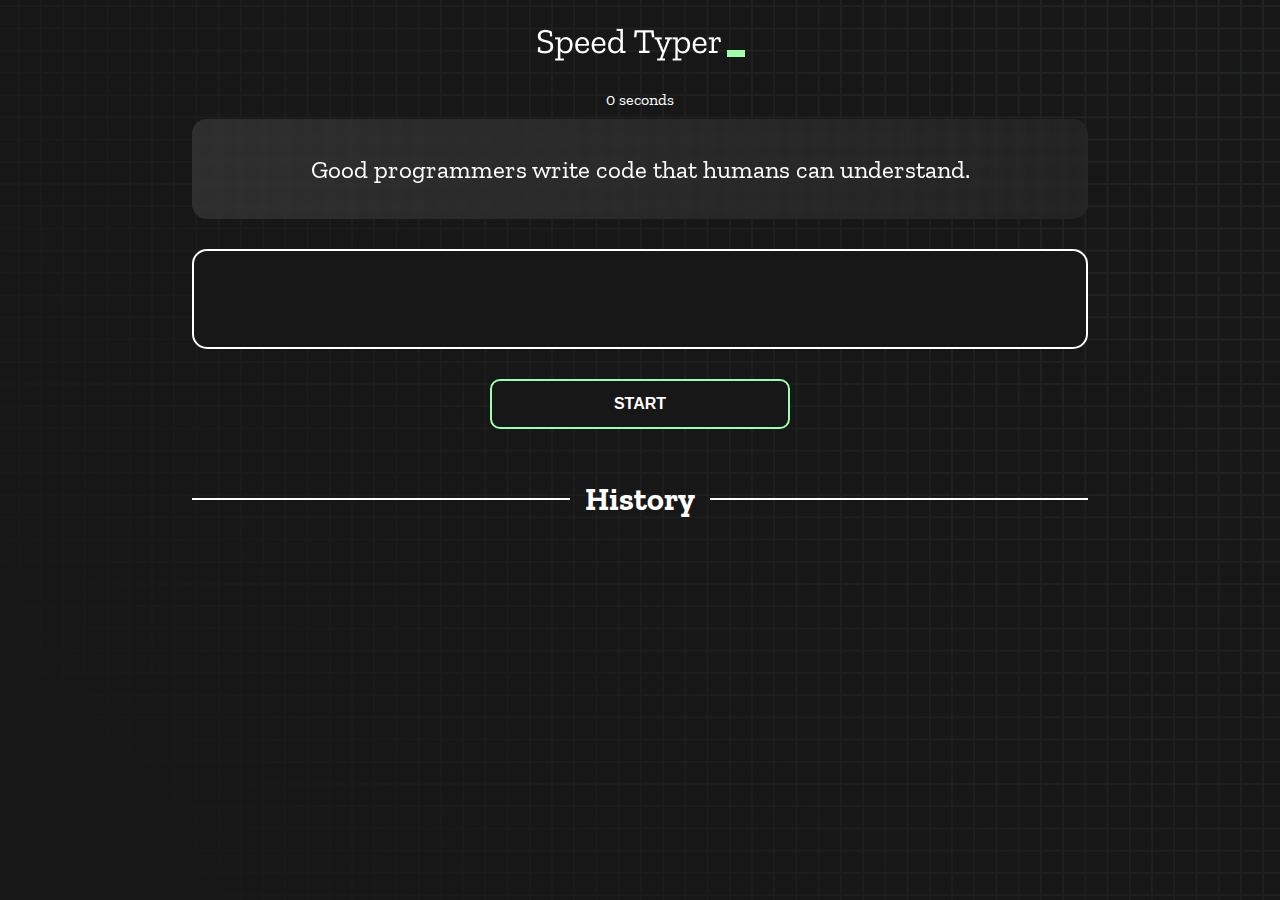
==== index.html @ 6a13728c "Initial commit" ====
<!DOCTYPE html>
<html lang="en">
  <head>
    <meta charset="UTF-8" />
    <meta http-equiv="X-UA-Compatible" content="IE=edge" />
    <meta name="viewport" content="width=device-width, initial-scale=1.0" />
    <title>Speed Monster</title>
    <link rel="stylesheet" href="styles.css" />
    <link rel="preconnect" href="https://fonts.googleapis.com" />
    <link rel="preconnect" href="https://fonts.gstatic.com" crossorigin />
    <link
      href="https://fonts.googleapis.com/css2?family=Zilla+Slab:wght@300;400;500&display=swap"
      rel="stylesheet"
    />
  </head>
  <body>
    <h1 class="title"><img src="./logo.png" /></h1>
    <div id="show-time">0 seconds</div>

    <div class="box-container">
      <div id="question"></div>

      <div id="display" class="inactive"></div>

      <div class="buttons">
        <button id="starts">START</button>
      </div>

      <div class="divider-container">
        <div class="line"></div>
        <h1 class="title2">History</h1>
        <div class="line"></div>
      </div>
      <div id="histories"></div>
    </div>

    <div id="countdown"></div>
    <div id="modal-background" class="hidden"></div>
    <div id="result" class="hidden"></div>

    <script src="./history.js"></script>
    <script src="./script.js"></script>
  </body>
</html>
---- styles.css ----
* {
  padding: 0;
  margin: 0;
  box-sizing: border-box;
}

body {
  background-image: url("./bg.png");
  background-size: cover;
  background-position: left top;
  font-family: "Zilla Slab", serif;
}

.box-container {
  width: 70%;
  margin: 0 auto;
}

#question {
  height: 100px;
  display: flex;
  align-items: center;
  justify-content: center;
  color: white;
  font-size: 25px;
  border-radius: 15px;
  background: rgb(255, 255, 255);
  background: linear-gradient(
    92.49deg,
    rgba(255, 255, 255, 0.1) 0.18%,
    rgba(255, 255, 255, 0.05) 99.85%
  );
  backdrop-filter: blur(5px);
  margin-bottom: 30px;
}

#display {
  height: 100px;
  display: flex;
  flex-wrap: wrap;
  align-items: center;
  padding-left: 5rem;
  color: white;
  font-size: 32px;
  background-color: #171717;
  border: 2px solid #9dffad;
  border-radius: 15px;
}

#countdown {
  position: fixed;
  height: 100vh;
  width: 100vw;
  background-color: rgba(0, 0, 0, 0.8);
  top: 0;
  left: 0;
  display: flex;
  align-items: center;
  justify-content: center;
  font-size: 3rem;
  color: white;
  display: none;
}
#result {
  position: fixed;
  top: 10%; 
  left: 10%;
  transform: translate(-50%, -50%);
  height: 250px;
  width: 400px;
  background-color: #171717;
  border-radius: 15px;
  border: 2px solid #9dffad;
  color: white;
  text-align: center;
  padding: 2rem;
}
#show-time{
  text-align: center;
  color: white;
  margin: 10px 0;
}

.green {
  color: #9dffad;
}
.red {
  color: #eb6565;
}
.bold {
  font-weight: 700;
}
.inactive {
  border: 2px solid white !important;
}
.hidden {
  display: none;
}
.title {
  text-align: center;
  color: white;
  margin: 20px 0;
}

.divider-container {
  height: 80px;
  display: flex;
  justify-content: center;
  align-items: center;
  gap: 15px;
  margin: 0 auto;
}

.line {
  height: 2px;
  background: white;
  width: 100%;
}

.title2 {
  color: white;
  display: block;
}

.buttons {
  display: flex;
  justify-content: center;
  margin: 30px 0;
}
button {
  padding: 10px 20px;
  border: none;
  font-size: 16px;
  font-weight: bold;
  width: 300px;
  height: 50px;
  color: white;
  background-color: #171717;
  border-radius: 10px;
  border: 2px solid #9dffad;
  cursor: pointer;
}

#histories {
  display: flex;
  flex-wrap: wrap;
  justify-content: space-around;
}

.card {
  width: 100%;
  height: 100%;
  padding: 50px;
  display: flex;
  justify-content: space-between;
  align-items: center;
  padding: 20px 30px;
  color: white;
  border-radius: 15px;
  background: rgb(255, 255, 255);
  background: linear-gradient(
    92.49deg,
    rgba(255, 255, 255, 0.1) 0.18%,
    rgba(255, 255, 255, 0.05) 99.85%
  );
  backdrop-filter: blur(5px);
  margin-bottom: 30px;
}

#modal-background {
  background: rgb(255, 255, 255);
  background: linear-gradient(
    92.49deg,
    rgba(255, 255, 255, 0.1) 0.18%,
    rgba(255, 255, 255, 0.05) 99.85%
  );
  backdrop-filter: blur(5px);
  height: 100vh;
  width: 100%;
  position: fixed;
  top: 0;
}

@media only screen and (max-width: 700px) {
  .box-container {
    padding: 0 20px;
    width: 100%;
  }
  .card {
    flex-direction: column;
  }
}
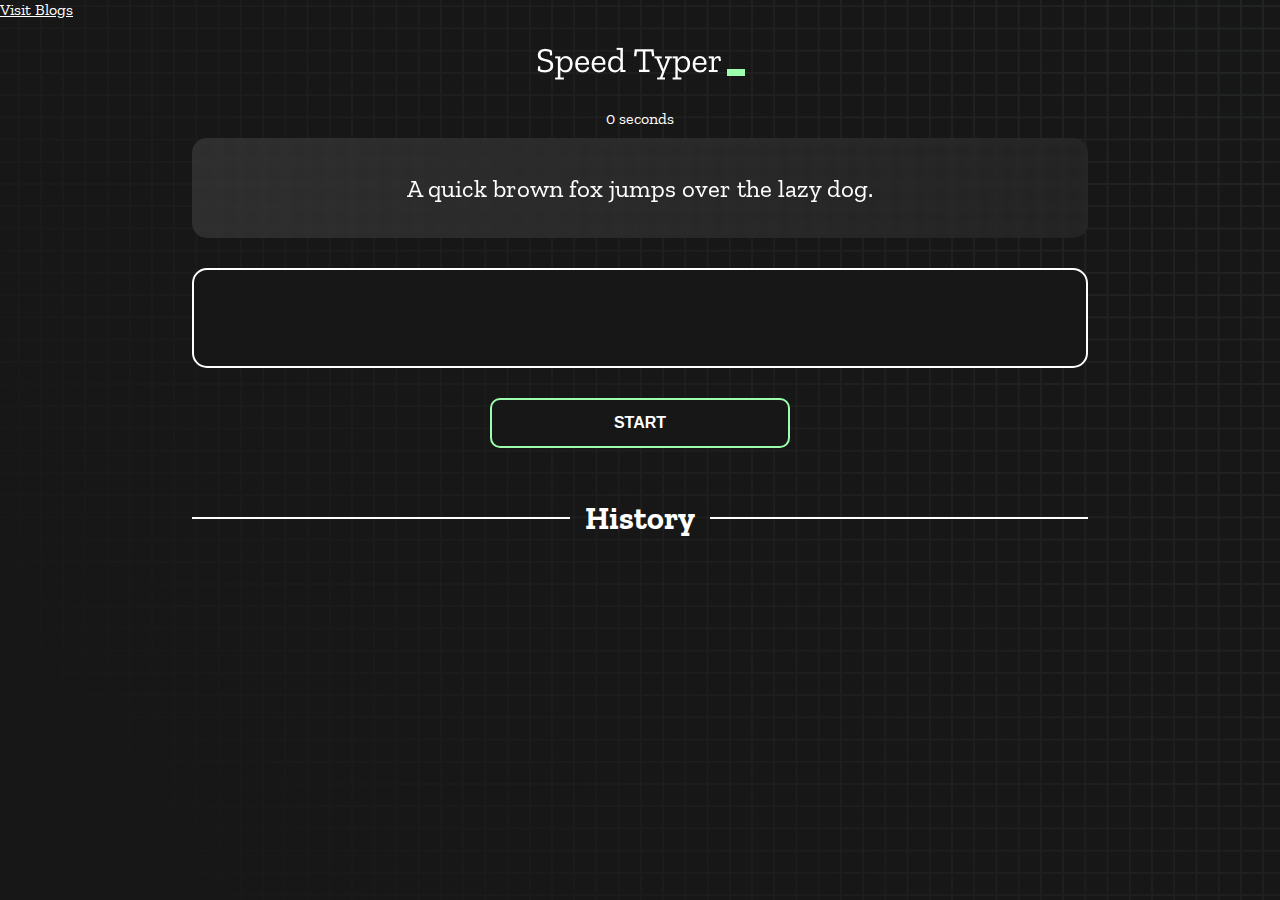
==== commit 83972081: "blog page link in index page" ====
--- a/index.html
+++ b/index.html
@@ -14,6 +14,9 @@
     />
   </head>
   <body>
+    <div > 
+      <a href="blog.html" style="color: white;" target="_blank">Visit Blogs</a>
+    </div>
     <h1 class="title"><img src="./logo.png" /></h1>
     <div id="show-time">0 seconds</div>
 
--- a/styles.css
+++ b/styles.css
@@ -63,8 +63,8 @@
 }
 #result {
   position: fixed;
-  top: 10%; 
-  left: 10%;
+  top: 50%; 
+  left: 50%;
   transform: translate(-50%, -50%);
   height: 250px;
   width: 400px;
@@ -146,6 +146,11 @@
   flex-wrap: wrap;
   justify-content: space-around;
 }
+/* #histories {
+  display: grid;
+  grid-template-columns: repeat(3, 1fr);
+  gap: 10px;
+} */
 
 .card {
   width: 100%;
@@ -180,6 +185,16 @@
   position: fixed;
   top: 0;
 }
+#blog{
+  display: grid;
+  grid-template-columns: repeat(2,1fr);
+  gap: 20px;
+  
+}
+.blog-item{
+  border: 1px solid white;
+  padding: 10px;
+}
 
 @media only screen and (max-width: 700px) {
   .box-container {
@@ -189,4 +204,22 @@
   .card {
     flex-direction: column;
   }
-}
+  #blog{
+    display: grid;
+    grid-template-columns: repeat(1,1fr);
+    gap: 20px;
+    
+  }
+ 
+}
+@media only screen and (min-width: 701px) {
+  #histories {
+    display: grid;
+    grid-template-columns: repeat(3, 1fr);
+    gap: 15px;
+  } 
+  .card {
+    flex-direction: column;
+  }
+  
+}